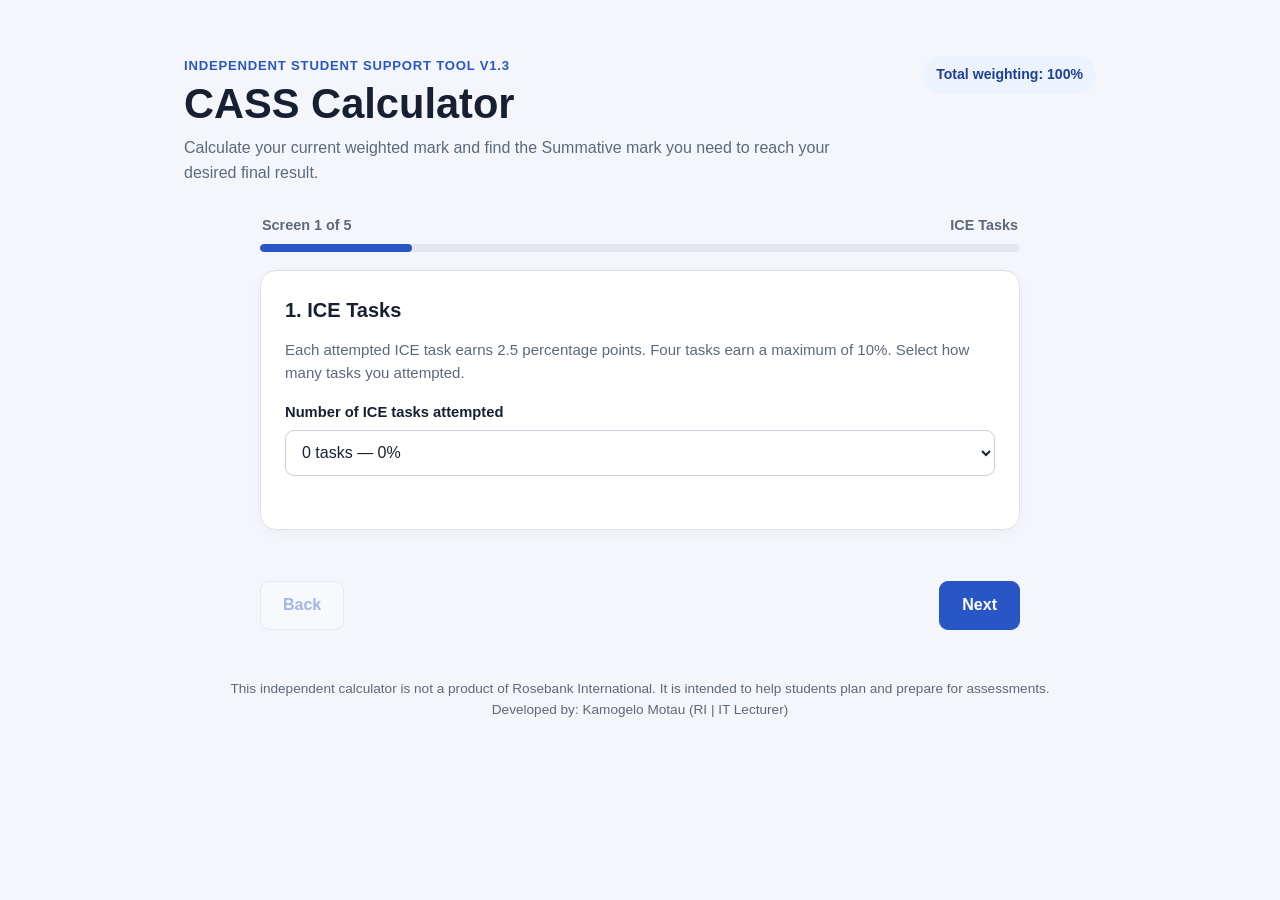
==== testcc/index.html @ f34363a1 "Update index.html v1.3 Bug fixes" ====
<!DOCTYPE html>
<html lang="en">
<head>
  <meta charset="UTF-8">
  <meta name="viewport" content="width=device-width, initial-scale=1.0">
  <meta name="description" content="CASS Calculator for calculating current module marks and required Summative marks.">
  <meta name="theme-color" content="#2857c5">
  <title>CASS Calculator</title>
  <link rel="stylesheet" href="style.css">
  <!-- Google Analytics 4: replace the placeholder with your Measurement ID. -->
  <script async src="https://www.googletagmanager.com/gtag/js?id=G-REPLACE_WITH_YOUR_MEASUREMENT_ID"></script>
  <script>
    window.dataLayer = window.dataLayer || [];
    function gtag() { window.dataLayer.push(arguments); }
    gtag('js', new Date());
    gtag('config', 'G-REPLACE_WITH_YOUR_MEASUREMENT_ID');
  </script>
</head>
<body>
<main class="container">
  <header class="hero">
    <div>
      <p class="eyebrow">Independent student support tool v1.3</p>
      <h1>CASS Calculator</h1>
      <p>Calculate your current weighted mark and find the Summative mark you need to reach your desired final result.</p>
    </div>
    <span class="badge">Total weighting: 100%</span>
  </header>

  <section class="wizard" aria-label="Calculator steps">
    <div class="progress-meta"><span id="stepLabel">Screen 1 of 5</span><span id="stepTitle">ICE Tasks</span></div>
    <div class="progress-track"><div id="progressBar" class="progress-bar"></div></div>

    <section class="card step-panel" data-step="0">
      <h2>1. ICE Tasks</h2>
      <p class="help">Each attempted ICE task earns 2.5 percentage points. Four tasks earn a maximum of 10%. Select how many tasks you attempted.</p>
      <label for="ice">Number of ICE tasks attempted</label>
      <select id="ice">
        <option value="0">0 tasks — 0%</option><option value="1">1 task — 2.5%</option><option value="2">2 tasks — 5%</option><option value="3">3 tasks — 7.5%</option><option value="4">4 tasks — 10%</option>
      </select>
    </section>

    <section class="card step-panel" data-step="1" hidden>
      <h2>2. Set formatives weighting</h2>
      <p class="help">ICE Tasks are worth up to 10% and the Summative is worth 35%. Set the weightings for Formative 1 and Formative 2 - check Module Outline(MO). Together, the two formative weightings must equal 55%.</p>
      <div class="grid">
        <div><label for="f1Weight">Formative 1 weighting (%)</label><input id="f1Weight" type="number" min="0" max="55" step="0.5" placeholder="e.g. 25"></div>
        <div><label for="f2Weight">Formative 2 weighting (%)</label><input id="f2Weight" type="number" min="0" max="55" step="0.5" placeholder="e.g. 30"></div>
      </div>
      <div class="weighting-total" id="weightingTotal" aria-live="polite">Formative weighting total: - / 55%</div>
      <p id="weightingError" class="error" role="alert"></p>
      <p class="help small-note">Example: Formative 1 = 25%, Formative 2 = 30%. Check Module Outline(MO) for assessment structure.</p>
    </section>

    <section class="card step-panel" data-step="2" hidden>
      <h2>3. Formative assessments</h2>
      <p class="help">Enter the marks you obtained for each formative assessment as percentages.</p>
      <div class="grid">
        <div><label for="f1">Formative 1 mark (%)</label><input id="f1" type="number" min="0" max="100" step="0.1" placeholder="e.g. 65"></div>
        <div><label for="f2">Formative 2 mark (%)</label><input id="f2" type="number" min="0" max="100" step="0.1" placeholder="e.g. 70"></div>
      </div>
      <p id="markError" class="error" role="alert"></p>
    </section>

    <section class="card step-panel" data-step="3" hidden>
      <h2>4. Desired final results</h2>
      <p class="help">Enter the final module mark you want to achieve. You can also use one of the quick targets.</p>
      <label for="target">Desired final mark (%)</label>
      <input id="target" type="number" min="0" max="100" step="0.1" placeholder="e.g. 60">
      <div class="quick-targets" aria-label="Quick target marks">
        <button type="button" data-target="50">50%</button><button type="button" data-target="60">60%</button><button type="button" data-target="70">70%</button><button type="button" data-target="75">75%</button><button type="button" data-target="80">80%</button>
      </div>
      <p id="targetError" class="error" role="alert"></p>
    </section>

    <section class="card step-panel results-panel" data-step="4" hidden>
      <h2>5. Your CASS results</h2>
      <div class="result-block">
        <h3>Current module mark (/100)</h3>
        <p class="help">Your weighted mark earned before the Summative assessment.</p>
        <div id="current" class="big-number">0.00%</div>
        <div class="breakdown">
          <div><span>ICE Tasks contribution</span><strong id="iceContribution">0.00%</strong></div>
          <div><span>Formative 1 contribution</span><strong id="f1Contribution">0.00%</strong></div>
          <div><span>Formative 2 contribution</span><strong id="f2Contribution">0.00%</strong></div>
          <div><span>Maximum possible final mark</span><strong id="maximum">0.00%</strong></div>
        </div>
      </div>
      <div class="result-block target-result">
        <h3>Summative mark needed to achieve your desired final result</h3>
        <div id="required" class="big-number">—</div>
        <p id="message" class="help" aria-live="polite">Your required Summative mark will appear here.</p>
      </div>
      <p class="disclaimer">This calculator is a planning tool. Always confirm your module's official assessment weightings with your lecturer or check the Module Outline(MO).</p>
    </section>

    <p id="navigationError" class="error" role="alert"></p>
    <nav class="wizard-nav" aria-label="Step navigation">
      <button type="button" id="backButton" class="secondary-button" disabled>Back</button>
      <button type="button" id="nextButton">Next</button>
    </nav>
  </section>

  <footer>This independent calculator is not a product of Rosebank International. It is intended to help students plan and prepare for assessments.<br>Developed by: Kamogelo Motau (RI | IT Lecturer)</footer>
</main>
<script src="script.js"></script>
</body>
</html>
---- testcc/style.css ----
:root{--page:#f4f6fb;--card:#fff;--text:#172033;--muted:#5d687b;--border:#dce2ec;--accent:#2857c5;--accent-dark:#1c4095;--danger:#b42318;--soft:#edf2ff}
*{box-sizing:border-box}
body{margin:0;background:var(--page);color:var(--text);font-family:Arial,Helvetica,sans-serif;line-height:1.55}
.container{width:min(920px,calc(100% - 28px));margin:32px auto}
.hero{display:flex;align-items:flex-start;justify-content:space-between;gap:20px;padding:24px 4px 28px}
.hero h1{margin:4px 0 8px;font-size:clamp(1.9rem,4vw,2.6rem);line-height:1.15}
.hero p{max-width:660px;margin:0;color:var(--muted)}
.eyebrow{color:var(--accent)!important;font-size:.82rem;font-weight:700;text-transform:uppercase;letter-spacing:.06em}
.badge{flex-shrink:0;border-radius:999px;background:var(--soft);color:var(--accent-dark);padding:8px 13px;font-weight:700;font-size:.88rem}
.wizard{max-width:760px;margin:0 auto}
.progress-meta{display:flex;justify-content:space-between;gap:12px;margin:0 2px 8px;font-size:.9rem;font-weight:700;color:var(--muted)}
.progress-track{height:8px;background:#e2e7f0;border-radius:999px;overflow:hidden;margin-bottom:18px}
.progress-bar{height:100%;width:20%;background:var(--accent);border-radius:999px;transition:width .2s ease}
.card{background:var(--card);border:1px solid var(--border);border-radius:16px;padding:24px;margin:0 0 16px;box-shadow:0 3px 12px rgba(20,36,70,.04);min-height:260px}
h2{margin:0 0 12px;font-size:1.25rem}
h3{margin:0 0 8px;font-size:1.05rem}
.help{margin:0 0 16px;color:var(--muted);font-size:.94rem}
label{display:block;margin:12px 0 6px;font-size:.92rem;font-weight:700}
input,select{display:block;width:100%;min-height:46px;border:1px solid #c7d0df;border-radius:9px;background:#fff;color:var(--text);font:inherit;padding:9px 12px}
input:focus,select:focus,button:focus-visible{outline:3px solid rgba(40,87,197,.2);border-color:var(--accent)}
.grid{display:grid;grid-template-columns:repeat(2,minmax(0,1fr));gap:16px}
.error{color:var(--danger);font-weight:600;font-size:.9rem;margin:10px 0 0;min-height:1.2em}
.weighting-total{font-weight:700;color:var(--accent-dark);margin-top:18px}
.small-note{margin-top:16px}
.wizard-nav{display:flex;justify-content:space-between;gap:12px;margin:18px 0 30px}
button{cursor:pointer;border:1px solid var(--accent);border-radius:9px;background:var(--accent);color:white;padding:11px 22px;font:inherit;font-weight:700}
button:hover{background:var(--accent-dark)}
button:disabled{opacity:.4;cursor:not-allowed}
.secondary-button{background:white;color:var(--accent);border-color:#c8d4f0}
.secondary-button:hover{background:var(--soft);color:var(--accent-dark)}
.quick-targets{display:flex;flex-wrap:wrap;gap:8px;margin:12px 0 10px}
.quick-targets button{background:var(--soft);color:var(--accent-dark);border-color:#c8d4f0;padding:8px 15px}
.quick-targets button:hover{background:#dfe8ff}
.results-panel{min-height:0}
.result-block{padding:0 0 20px;margin:0 0 20px;border-bottom:1px solid var(--border)}
.result-block:last-of-type{border-bottom:0;margin-bottom:0;padding-bottom:0}
.big-number{font-size:clamp(2rem,6vw,2.8rem);font-weight:800;letter-spacing:-.03em;color:var(--accent-dark);margin:8px 0 14px}
.breakdown{display:grid;gap:0}
.breakdown>div{display:flex;justify-content:space-between;gap:16px;padding:10px 0;border-bottom:1px solid #edf0f5}
.breakdown>div:last-child{border-bottom:0}
.breakdown span{color:var(--muted)}
.breakdown strong{text-align:right}
.target-result{padding:18px;border-radius:12px;background:#f7f9ff}
.target-result .big-number{margin-bottom:4px}
.target-result .help{margin-bottom:0}
.disclaimer{font-size:.85rem;color:var(--muted);margin:20px 0 0}
footer{text-align:center;color:var(--muted);font-size:.85rem;padding:18px 8px 28px}
[hidden]{display:none!important}
@media(max-width:640px){.container{width:min(100% - 20px,920px);margin:12px auto}.hero{display:block;padding:18px 3px 22px}.badge{display:inline-block;margin-top:14px}.card{padding:18px;border-radius:13px;min-height:240px}.grid{grid-template-columns:1fr;gap:8px}.breakdown>div{align-items:flex-start}.wizard-nav button{flex:1}}
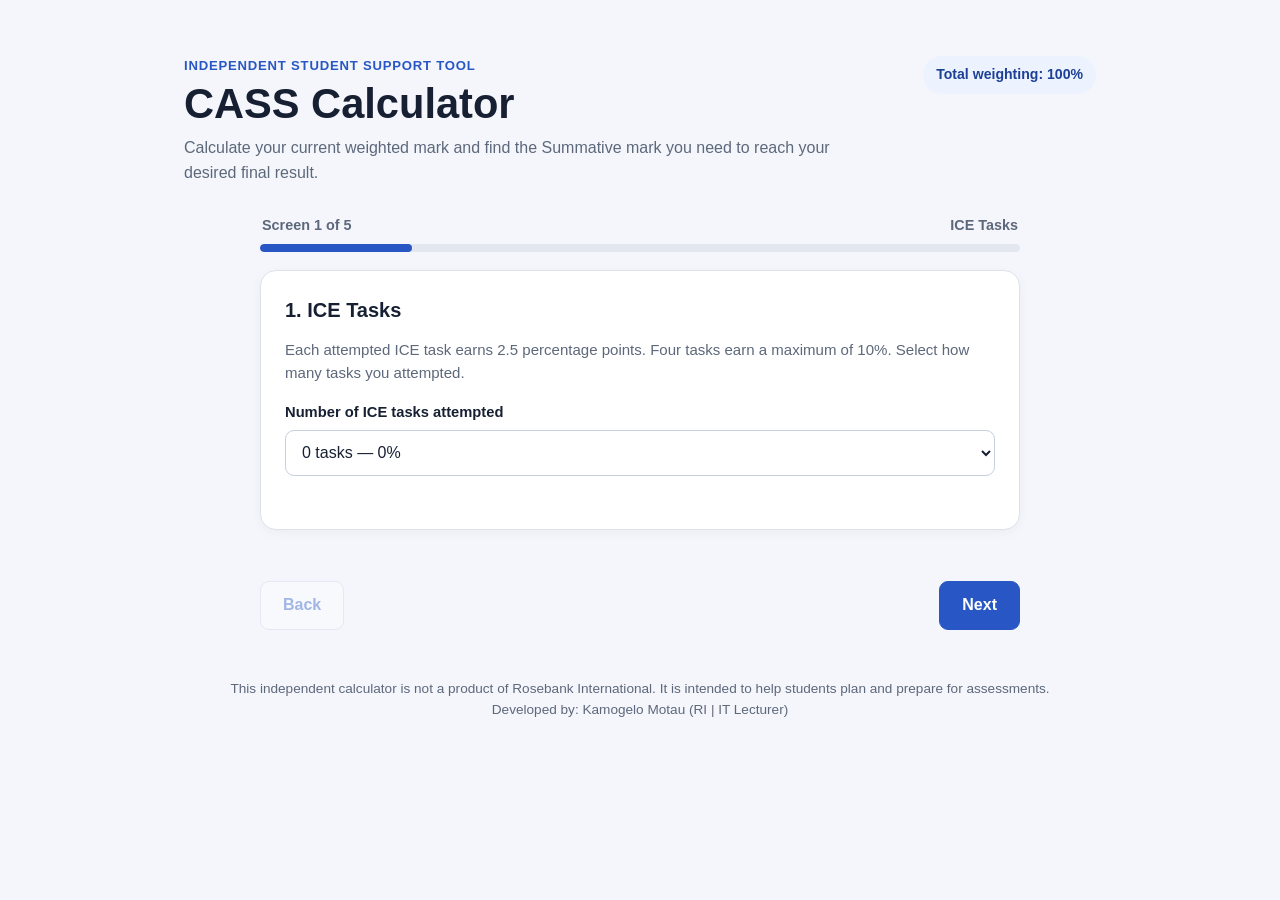
==== commit 0389bde1: "Update index.html v1.3 Back to bug" ====
--- a/testcc/index.html
+++ b/testcc/index.html
@@ -20,7 +20,7 @@
 <main class="container">
   <header class="hero">
     <div>
-      <p class="eyebrow">Independent student support tool v1.3</p>
+      <p class="eyebrow">Independent student support tool</p>
       <h1>CASS Calculator</h1>
       <p>Calculate your current weighted mark and find the Summative mark you need to reach your desired final result.</p>
     </div>
@@ -42,14 +42,14 @@
 
     <section class="card step-panel" data-step="1" hidden>
       <h2>2. Set formatives weighting</h2>
-      <p class="help">ICE Tasks are worth up to 10% and the Summative is worth 35%. Set the weightings for Formative 1 and Formative 2 - check Module Outline(MO). Together, the two formative weightings must equal 55%.</p>
+      <p class="help">ICE Tasks are worth up to 10% and the Summative is worth 35%. Set the weightings for Formative 1 and Formative 2. Together, the two formative weightings must equal 55%.</p>
       <div class="grid">
         <div><label for="f1Weight">Formative 1 weighting (%)</label><input id="f1Weight" type="number" min="0" max="55" step="0.5" placeholder="e.g. 25"></div>
         <div><label for="f2Weight">Formative 2 weighting (%)</label><input id="f2Weight" type="number" min="0" max="55" step="0.5" placeholder="e.g. 30"></div>
       </div>
-      <div class="weighting-total" id="weightingTotal" aria-live="polite">Formative weighting total: - / 55%</div>
+      <div class="weighting-total" id="weightingTotal" aria-live="polite">Formative weighting total: 55% / 55%</div>
       <p id="weightingError" class="error" role="alert"></p>
-      <p class="help small-note">Example: Formative 1 = 25%, Formative 2 = 30%. Check Module Outline(MO) for assessment structure.</p>
+      <p class="help small-note">Example: Formative 1 = 25%, Formative 2 = 30%. You can change these to match your module's official assessment structure.</p>
     </section>
 
     <section class="card step-panel" data-step="2" hidden>
@@ -76,14 +76,14 @@
     <section class="card step-panel results-panel" data-step="4" hidden>
       <h2>5. Your CASS results</h2>
       <div class="result-block">
-        <h3>Current module mark (/100)</h3>
+        <h3>Current module mark</h3>
         <p class="help">Your weighted mark earned before the Summative assessment.</p>
         <div id="current" class="big-number">0.00%</div>
         <div class="breakdown">
-          <div><span>ICE Tasks contribution</span><strong id="iceContribution">0.00%</strong></div>
-          <div><span>Formative 1 contribution</span><strong id="f1Contribution">0.00%</strong></div>
-          <div><span>Formative 2 contribution</span><strong id="f2Contribution">0.00%</strong></div>
-          <div><span>Maximum possible final mark</span><strong id="maximum">0.00%</strong></div>
+          <div><span>ICE Tasks contribution</span><strong id="iceContribution">0.00%</strong><span>/10%</span></div>
+          <div><span>Formative 1 contribution</span><strong id="f1Contribution">0.00%</strong><span>/</span><span id="summaryF1">25%</span></div>
+          <div><span>Formative 2 contribution</span><strong id="f2Contribution">0.00%</strong><span>/</span><span id="summaryF2">25%</span></div>
+          <div><span>Maximum possible final mark</span><strong id="maximum">0.00%</strong><span>/100%</span></div>
         </div>
       </div>
       <div class="result-block target-result">
@@ -91,7 +91,7 @@
         <div id="required" class="big-number">—</div>
         <p id="message" class="help" aria-live="polite">Your required Summative mark will appear here.</p>
       </div>
-      <p class="disclaimer">This calculator is a planning tool. Always confirm your module's official assessment weightings with your lecturer or check the Module Outline(MO).</p>
+      <p class="disclaimer">This calculator is a planning tool. Always confirm your module's official assessment weightings with your lecturer.</p>
     </section>
 
     <p id="navigationError" class="error" role="alert"></p>
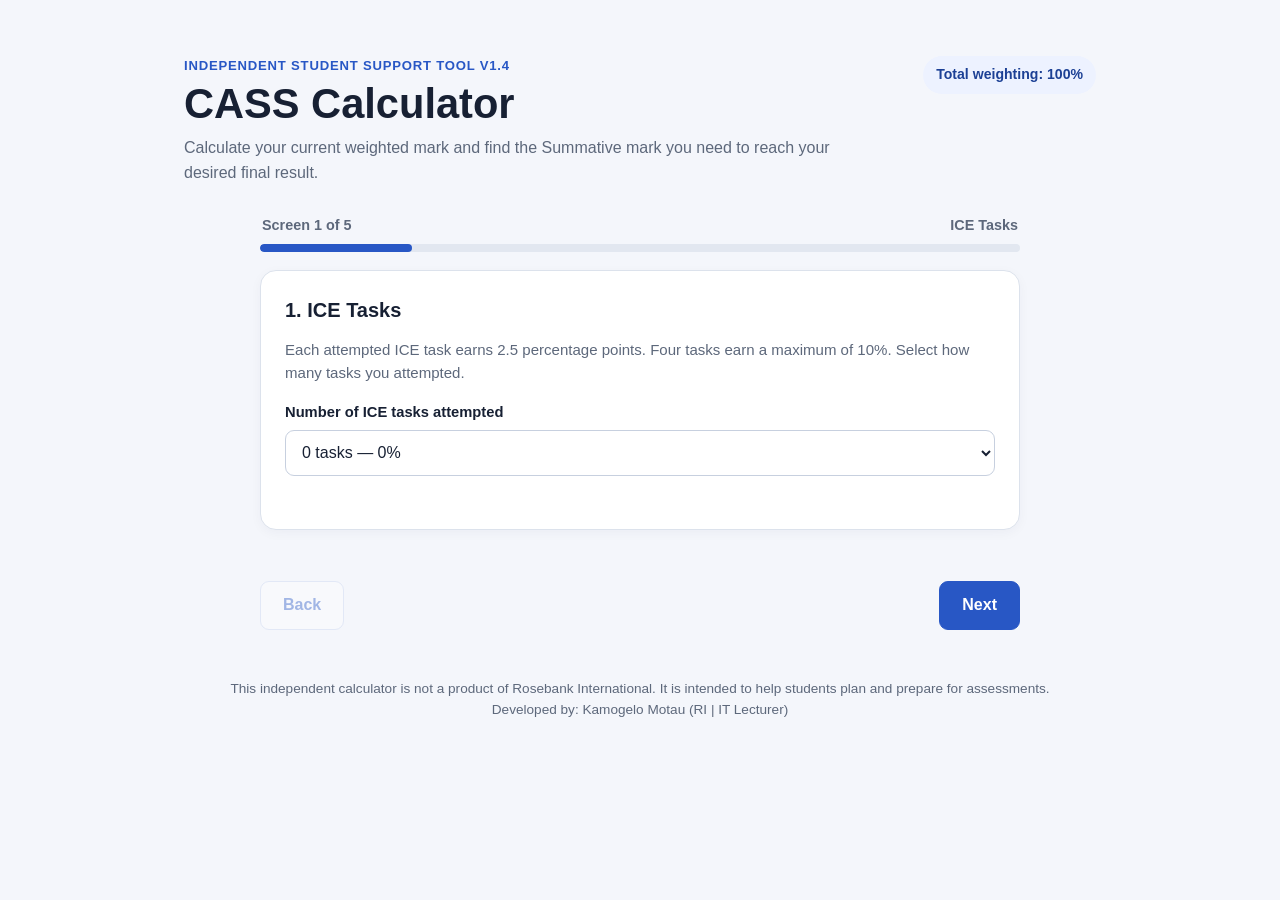
==== commit e5c3ae0e: "Update index.html Find bug" ====
--- a/testcc/index.html
+++ b/testcc/index.html
@@ -20,7 +20,7 @@
 <main class="container">
   <header class="hero">
     <div>
-      <p class="eyebrow">Independent student support tool</p>
+      <p class="eyebrow">Independent student support tool v1.4</p>
       <h1>CASS Calculator</h1>
       <p>Calculate your current weighted mark and find the Summative mark you need to reach your desired final result.</p>
     </div>
@@ -42,14 +42,14 @@
 
     <section class="card step-panel" data-step="1" hidden>
       <h2>2. Set formatives weighting</h2>
-      <p class="help">ICE Tasks are worth up to 10% and the Summative is worth 35%. Set the weightings for Formative 1 and Formative 2. Together, the two formative weightings must equal 55%.</p>
+      <p class="help">ICE Tasks are worth up to 10% and the Summative is worth 35%. Set the weightings for Formative 1 and Formative 2 - check Module Outline(MO). Together, the two formative weightings must equal 55%.</p>
       <div class="grid">
         <div><label for="f1Weight">Formative 1 weighting (%)</label><input id="f1Weight" type="number" min="0" max="55" step="0.5" placeholder="e.g. 25"></div>
         <div><label for="f2Weight">Formative 2 weighting (%)</label><input id="f2Weight" type="number" min="0" max="55" step="0.5" placeholder="e.g. 30"></div>
       </div>
-      <div class="weighting-total" id="weightingTotal" aria-live="polite">Formative weighting total: 55% / 55%</div>
+      <div class="weighting-total" id="weightingTotal" aria-live="polite">Formative weighting total: - / 55%</div>
       <p id="weightingError" class="error" role="alert"></p>
-      <p class="help small-note">Example: Formative 1 = 25%, Formative 2 = 30%. You can change these to match your module's official assessment structure.</p>
+      <p class="help small-note">Example: Formative 1 = 25%, Formative 2 = 30%. Check Module Outline(MO) for assessment structure.</p>
     </section>
 
     <section class="card step-panel" data-step="2" hidden>
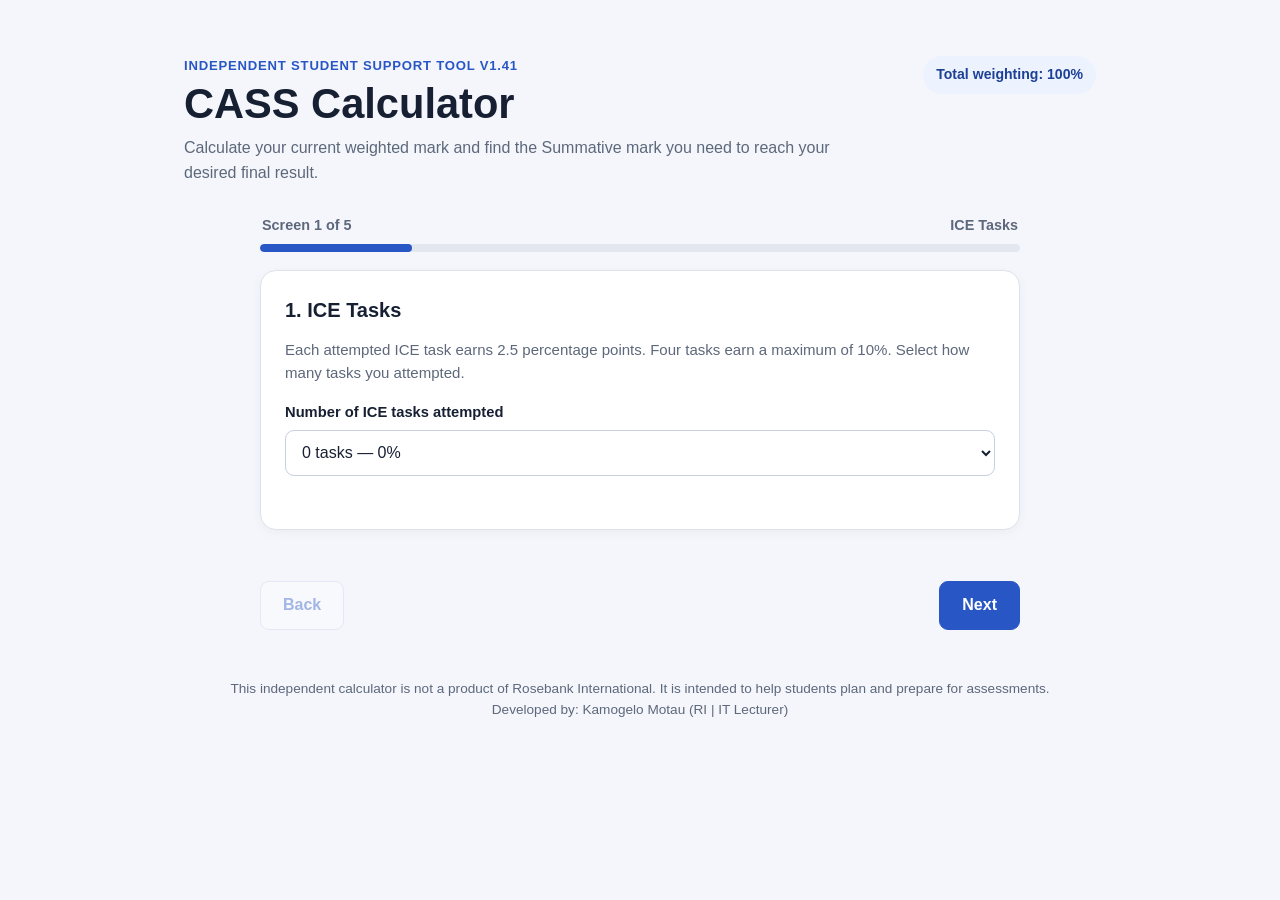
==== commit e61d81c0: "Update index.html" ====
--- a/testcc/index.html
+++ b/testcc/index.html
@@ -20,7 +20,7 @@
 <main class="container">
   <header class="hero">
     <div>
-      <p class="eyebrow">Independent student support tool v1.4</p>
+      <p class="eyebrow">Independent student support tool v1.41</p>
       <h1>CASS Calculator</h1>
       <p>Calculate your current weighted mark and find the Summative mark you need to reach your desired final result.</p>
     </div>
@@ -76,22 +76,23 @@
     <section class="card step-panel results-panel" data-step="4" hidden>
       <h2>5. Your CASS results</h2>
       <div class="result-block">
-        <h3>Current module mark</h3>
+        <h3>Current module mark (/100)</h3>
         <p class="help">Your weighted mark earned before the Summative assessment.</p>
         <div id="current" class="big-number">0.00%</div>
         <div class="breakdown">
-          <div><span>ICE Tasks contribution</span><strong id="iceContribution">0.00%</strong><span>/10%</span></div>
-          <div><span>Formative 1 contribution</span><strong id="f1Contribution">0.00%</strong><span>/</span><span id="summaryF1">25%</span></div>
-          <div><span>Formative 2 contribution</span><strong id="f2Contribution">0.00%</strong><span>/</span><span id="summaryF2">25%</span></div>
-          <div><span>Maximum possible final mark</span><strong id="maximum">0.00%</strong><span>/100%</span></div>
+          <div><span>ICE Tasks contribution</span><strong id="iceContribution">0.00%</strong></div>
+          <div><span>Formative 1 contribution</span><strong id="f1Contribution">0.00%</strong></div>
+          <div><span>Formative 2 contribution</span><strong id="f2Contribution">0.00%</strong></div>
+          <div><span>Maximum possible final mark</span><strong id="maximum">0.00%</strong></div>
         </div>
       </div>
+      
       <div class="result-block target-result">
         <h3>Summative mark needed to achieve your desired final result</h3>
         <div id="required" class="big-number">—</div>
         <p id="message" class="help" aria-live="polite">Your required Summative mark will appear here.</p>
       </div>
-      <p class="disclaimer">This calculator is a planning tool. Always confirm your module's official assessment weightings with your lecturer.</p>
+      <p class="disclaimer">This calculator is a planning tool. Always confirm your module's official assessment weightings with your lecturer or check the Module Outline(MO).</p>
     </section>
 
     <p id="navigationError" class="error" role="alert"></p>
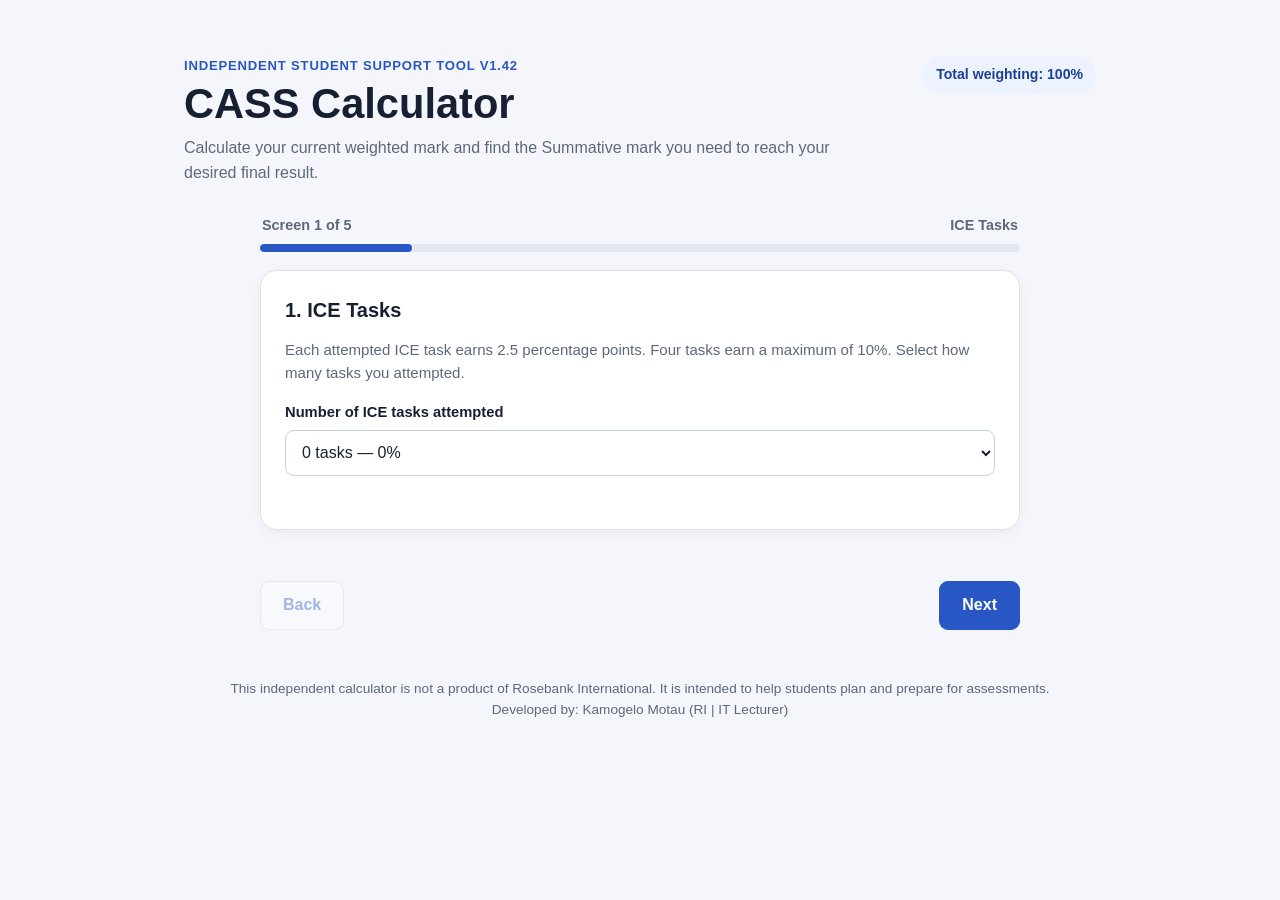
==== commit b0fbd682: "Update index.html" ====
--- a/testcc/index.html
+++ b/testcc/index.html
@@ -20,7 +20,7 @@
 <main class="container">
   <header class="hero">
     <div>
-      <p class="eyebrow">Independent student support tool v1.41</p>
+      <p class="eyebrow">Independent student support tool v1.42</p>
       <h1>CASS Calculator</h1>
       <p>Calculate your current weighted mark and find the Summative mark you need to reach your desired final result.</p>
     </div>
@@ -76,14 +76,14 @@
     <section class="card step-panel results-panel" data-step="4" hidden>
       <h2>5. Your CASS results</h2>
       <div class="result-block">
-        <h3>Current module mark (/100)</h3>
+        <h3>Current module mark</h3>
         <p class="help">Your weighted mark earned before the Summative assessment.</p>
         <div id="current" class="big-number">0.00%</div>
         <div class="breakdown">
-          <div><span>ICE Tasks contribution</span><strong id="iceContribution">0.00%</strong></div>
-          <div><span>Formative 1 contribution</span><strong id="f1Contribution">0.00%</strong></div>
-          <div><span>Formative 2 contribution</span><strong id="f2Contribution">0.00%</strong></div>
-          <div><span>Maximum possible final mark</span><strong id="maximum">0.00%</strong></div>
+          <div><span>ICE Tasks contribution</span><strong id="iceContribution">0.00%</strong><span>/10%</span></div>
+          <div><span>Formative 1 contribution</span><strong id="f1Contribution">0.00%</strong><span>/</span><span id="summaryF1">25%</span></div>
+          <div><span>Formative 2 contribution</span><strong id="f2Contribution">0.00%</strong><span>/</span><span id="summaryF2">25%</span></div>
+          <div><span>Maximum possible final mark</span><strong id="maximum">0.00%</strong><span>/100%</span></div>
         </div>
       </div>
       
@@ -92,9 +92,9 @@
         <div id="required" class="big-number">—</div>
         <p id="message" class="help" aria-live="polite">Your required Summative mark will appear here.</p>
       </div>
-      <p class="disclaimer">This calculator is a planning tool. Always confirm your module's official assessment weightings with your lecturer or check the Module Outline(MO).</p>
+      <p class="disclaimer">This calculator is a planning tool. Always confirm your module's official assessment weightings with your lecturer.</p>
     </section>
-
+    
     <p id="navigationError" class="error" role="alert"></p>
     <nav class="wizard-nav" aria-label="Step navigation">
       <button type="button" id="backButton" class="secondary-button" disabled>Back</button>
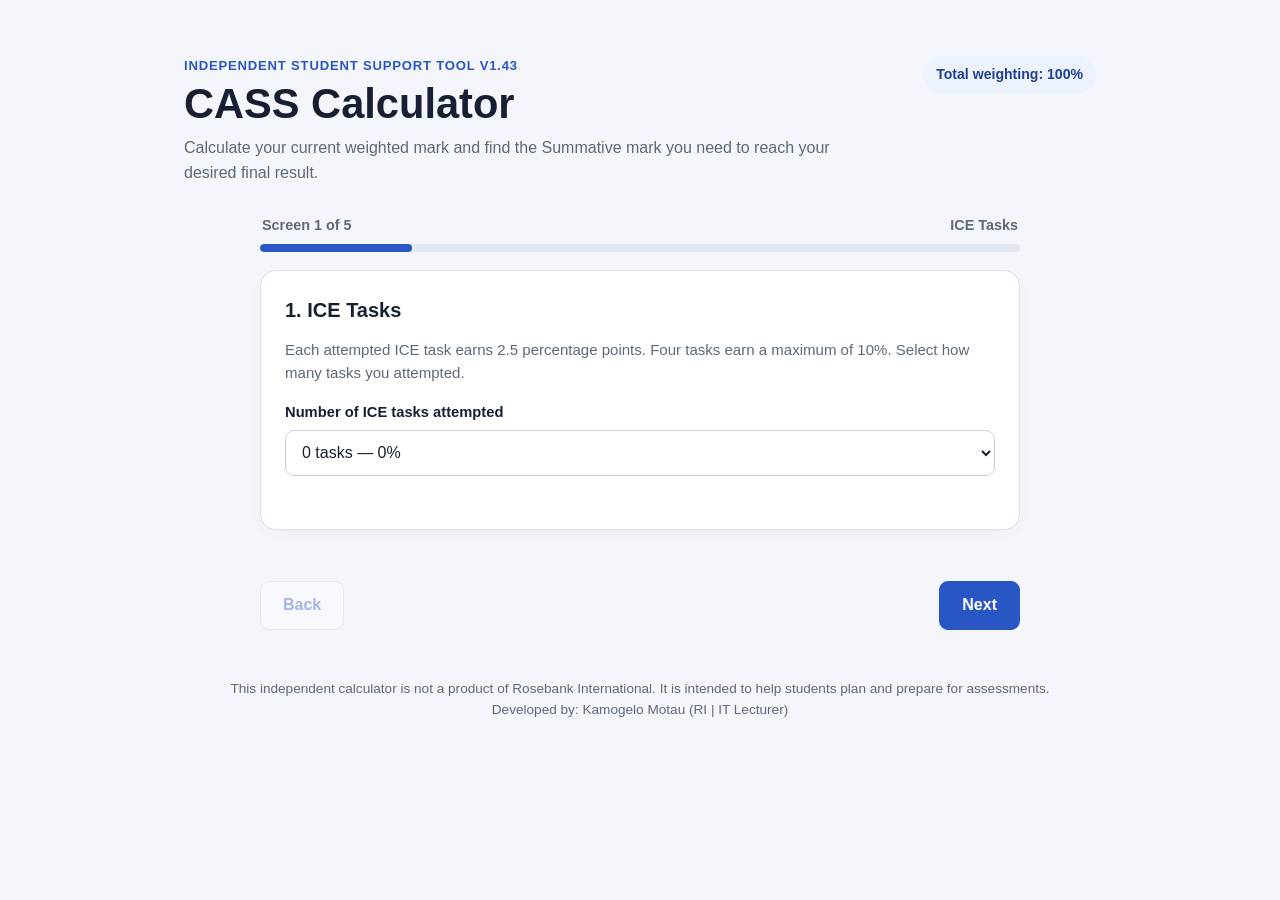
==== commit 3731ac1b: "Update index.html" ====
--- a/testcc/index.html
+++ b/testcc/index.html
@@ -20,7 +20,7 @@
 <main class="container">
   <header class="hero">
     <div>
-      <p class="eyebrow">Independent student support tool v1.42</p>
+      <p class="eyebrow">Independent student support tool v1.43</p>
       <h1>CASS Calculator</h1>
       <p>Calculate your current weighted mark and find the Summative mark you need to reach your desired final result.</p>
     </div>
@@ -80,10 +80,10 @@
         <p class="help">Your weighted mark earned before the Summative assessment.</p>
         <div id="current" class="big-number">0.00%</div>
         <div class="breakdown">
-          <div><span>ICE Tasks contribution</span><strong id="iceContribution">0.00%</strong><span>/10%</span></div>
-          <div><span>Formative 1 contribution</span><strong id="f1Contribution">0.00%</strong><span>/</span><span id="summaryF1">25%</span></div>
-          <div><span>Formative 2 contribution</span><strong id="f2Contribution">0.00%</strong><span>/</span><span id="summaryF2">25%</span></div>
-          <div><span>Maximum possible final mark</span><strong id="maximum">0.00%</strong><span>/100%</span></div>
+          <div><span>ICE Tasks contribution</span><strong id="iceContribution">0.00%</strong></div>
+          <div><span>Formative 1 contribution</span><strong id="f1Contribution">0.00%</strong><span id="summaryF1">25%</span></div>
+          <div><span>Formative 2 contribution</span><strong id="f2Contribution">0.00%</strong><span id="summaryF2">25%</span></div>
+          <div><span>Maximum possible final mark</span><strong id="maximum">0.00%</strong></div>
         </div>
       </div>
       
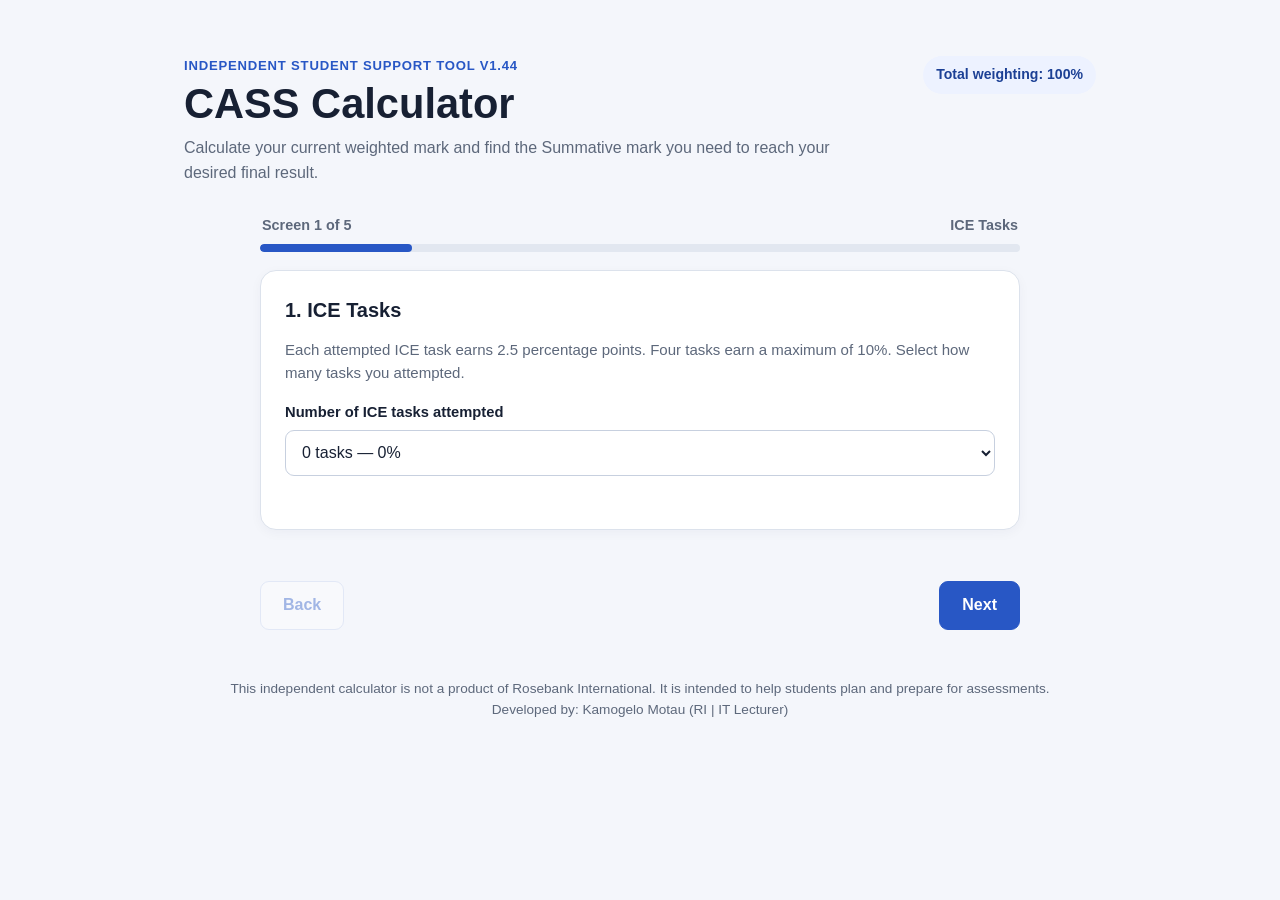
==== commit d5ea5f41: "Update index.html v1.44 Hiding data" ====
--- a/testcc/index.html
+++ b/testcc/index.html
@@ -20,7 +20,7 @@
 <main class="container">
   <header class="hero">
     <div>
-      <p class="eyebrow">Independent student support tool v1.43</p>
+      <p class="eyebrow">Independent student support tool v1.44</p>
       <h1>CASS Calculator</h1>
       <p>Calculate your current weighted mark and find the Summative mark you need to reach your desired final result.</p>
     </div>
@@ -81,10 +81,15 @@
         <div id="current" class="big-number">0.00%</div>
         <div class="breakdown">
           <div><span>ICE Tasks contribution</span><strong id="iceContribution">0.00%</strong></div>
-          <div><span>Formative 1 contribution</span><strong id="f1Contribution">0.00%</strong><span id="summaryF1">25%</span></div>
-          <div><span>Formative 2 contribution</span><strong id="f2Contribution">0.00%</strong><span id="summaryF2">25%</span></div>
+          <div><span>Formative 1 contribution</span><strong id="f1Contribution">0.00%</strong></div>
+          <div><span>Formative 2 contribution</span><strong id="f2Contribution">0.00%</strong></div>
           <div><span>Maximum possible final mark</span><strong id="maximum">0.00%</strong></div>
         </div>
+      </div>
+
+      <div style="display: none">
+        <span id="summaryF1">25%</span>
+        <span id="summaryF2">25%</span>
       </div>
       
       <div class="result-block target-result">
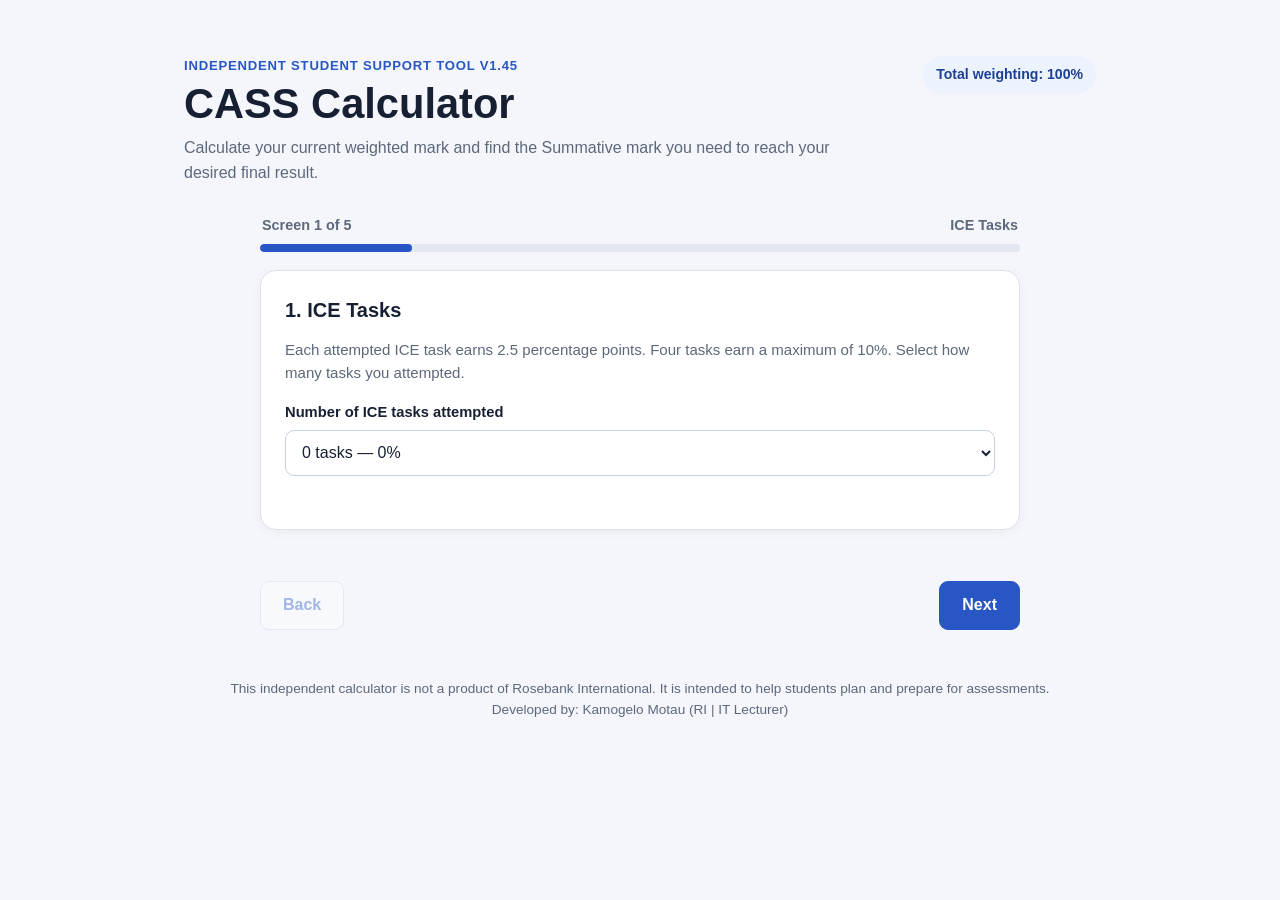
==== commit e025aeaf: "Update index.html v1.45 Bug fixed" ====
--- a/testcc/index.html
+++ b/testcc/index.html
@@ -20,7 +20,7 @@
 <main class="container">
   <header class="hero">
     <div>
-      <p class="eyebrow">Independent student support tool v1.44</p>
+      <p class="eyebrow">Independent student support tool v1.45</p>
       <h1>CASS Calculator</h1>
       <p>Calculate your current weighted mark and find the Summative mark you need to reach your desired final result.</p>
     </div>
@@ -97,7 +97,7 @@
         <div id="required" class="big-number">—</div>
         <p id="message" class="help" aria-live="polite">Your required Summative mark will appear here.</p>
       </div>
-      <p class="disclaimer">This calculator is a planning tool. Always confirm your module's official assessment weightings with your lecturer.</p>
+      <p class="disclaimer">This calculator is a planning tool. Always confirm your module's official assessment weightings with your lecturer / Module Outline(MO).</p>
     </section>
     
     <p id="navigationError" class="error" role="alert"></p>
